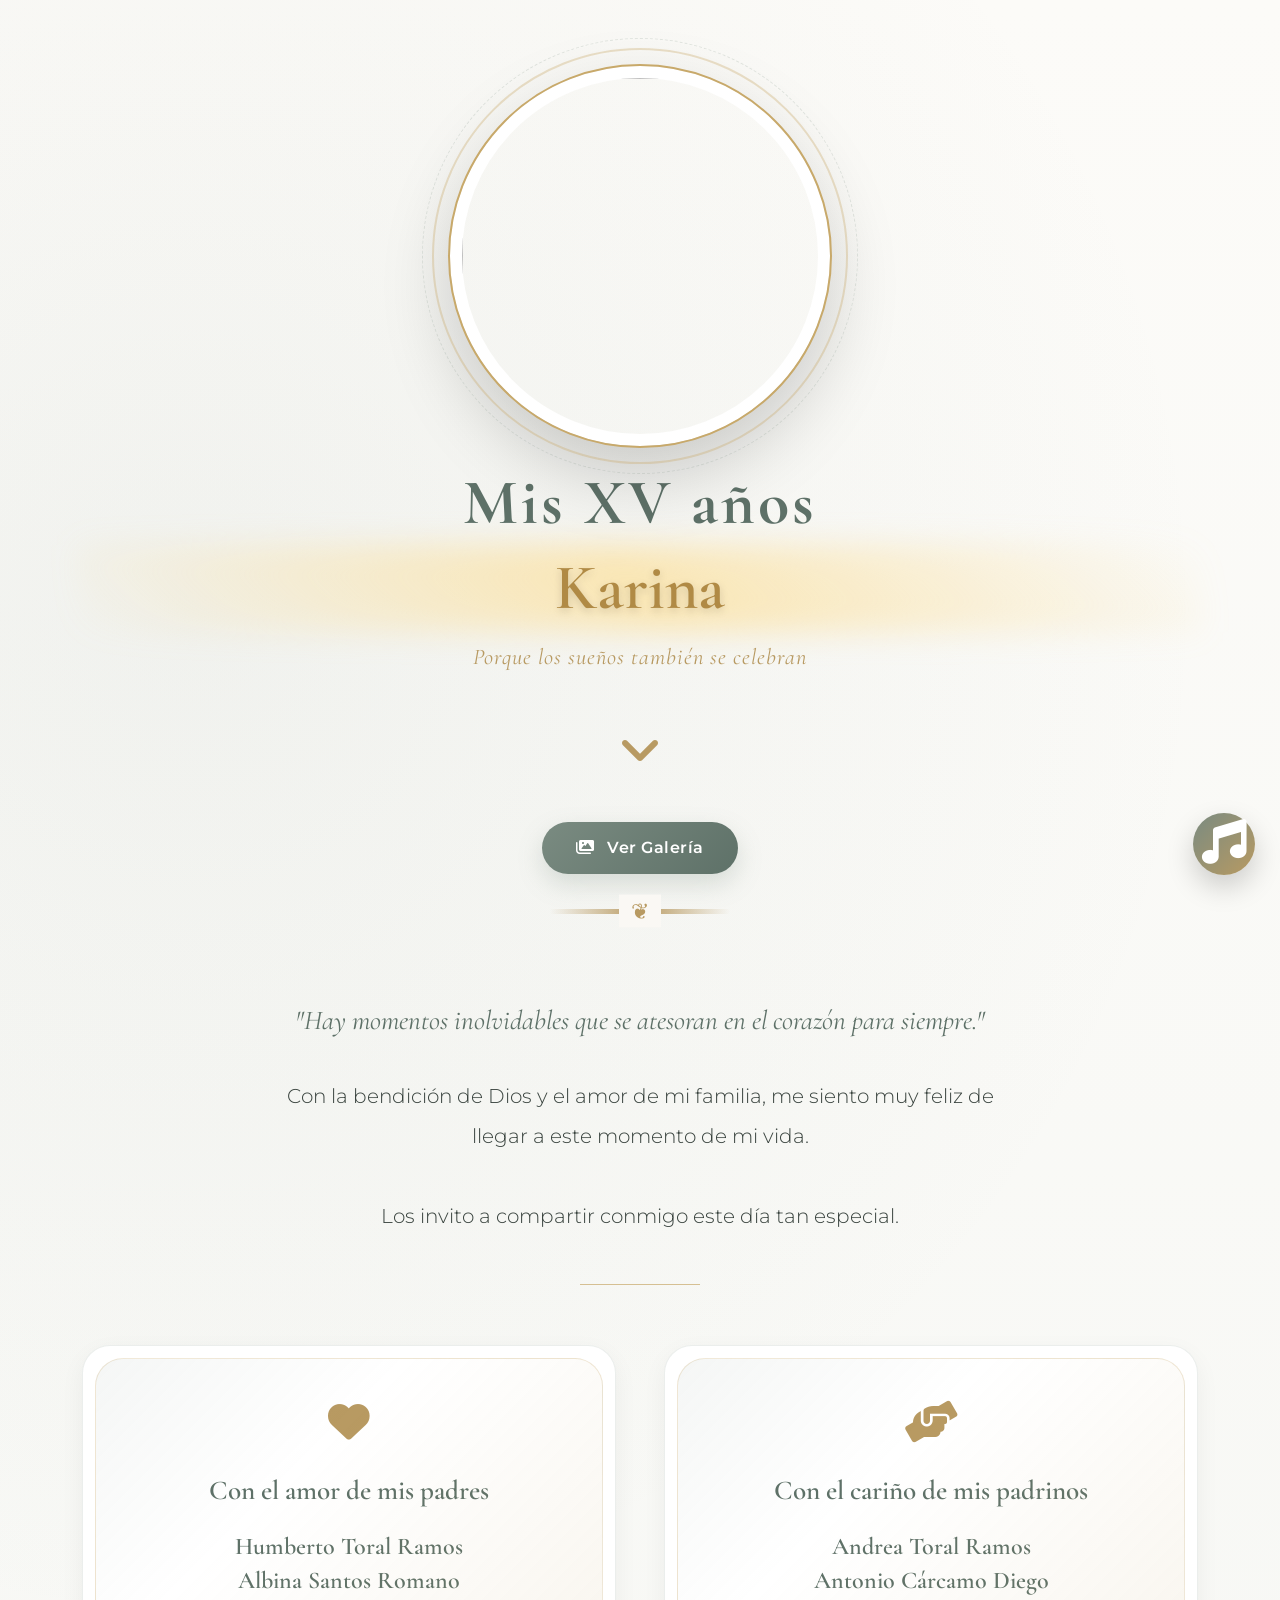
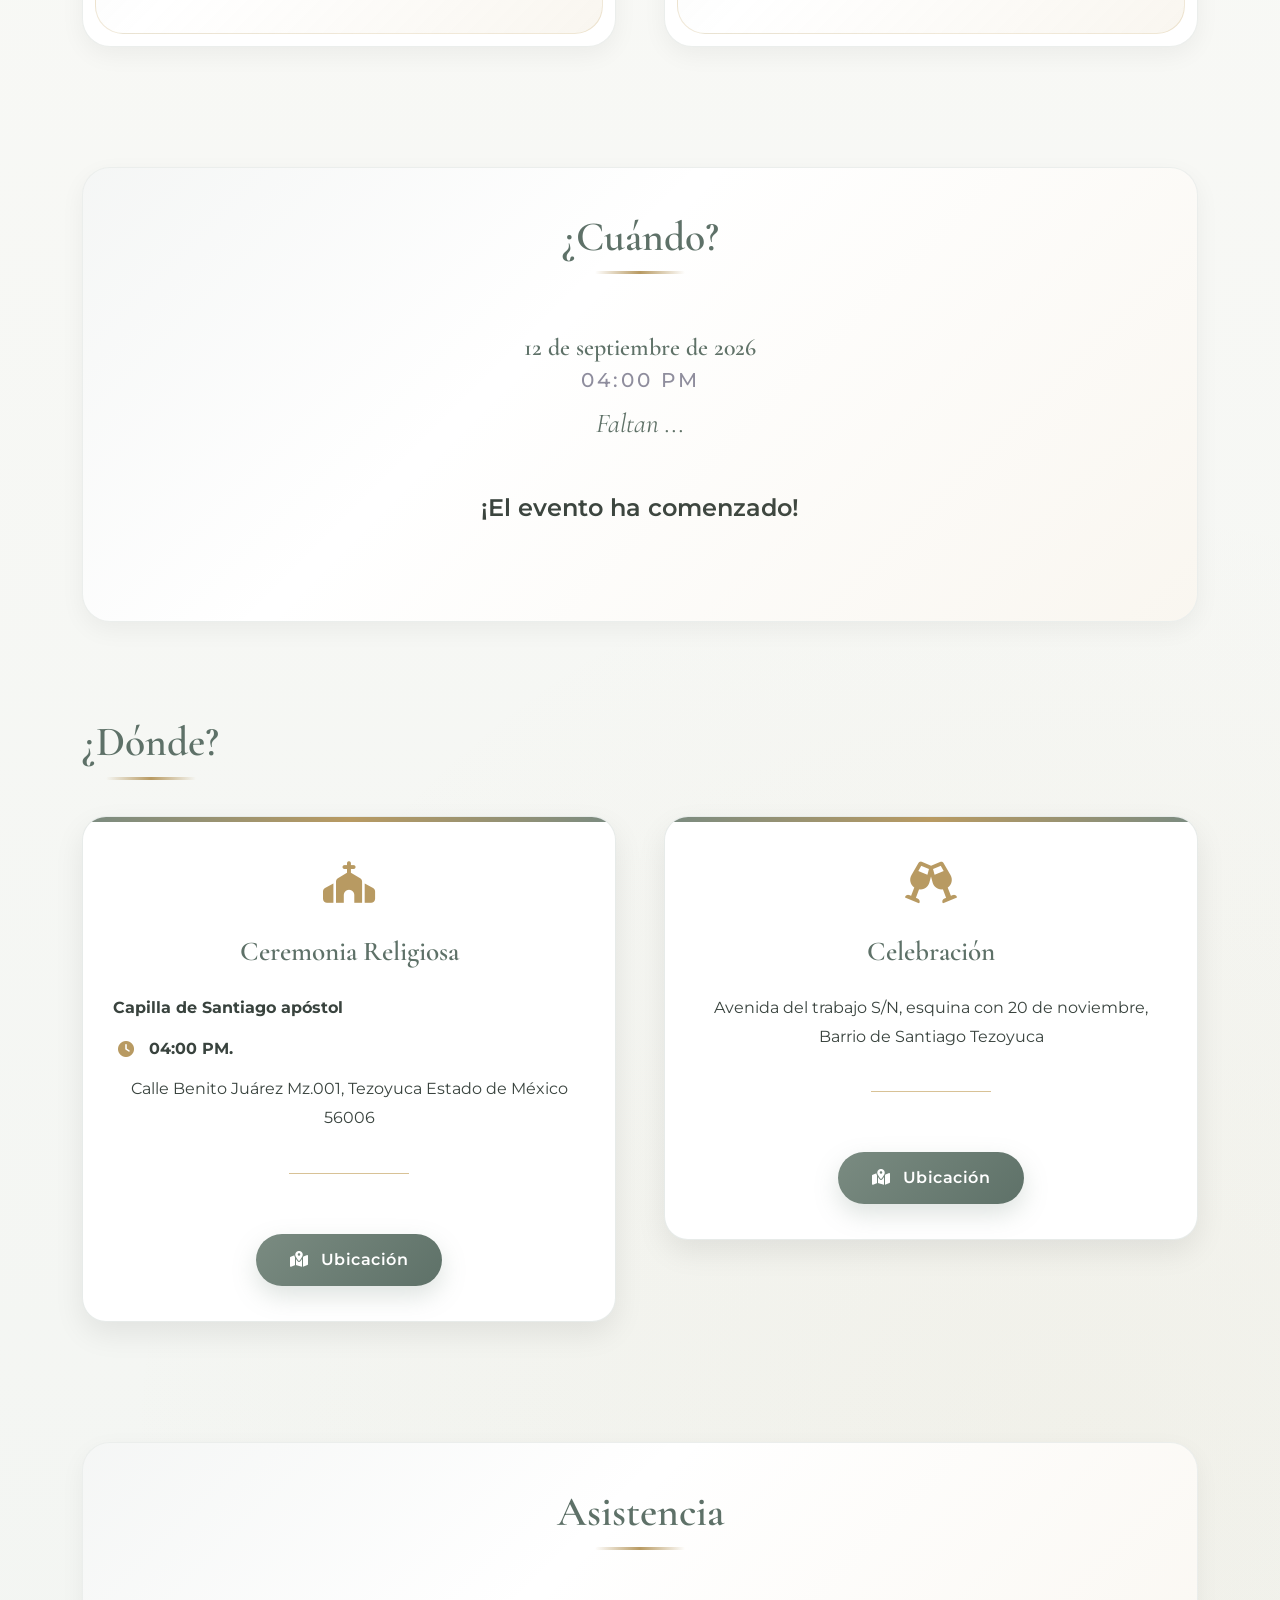
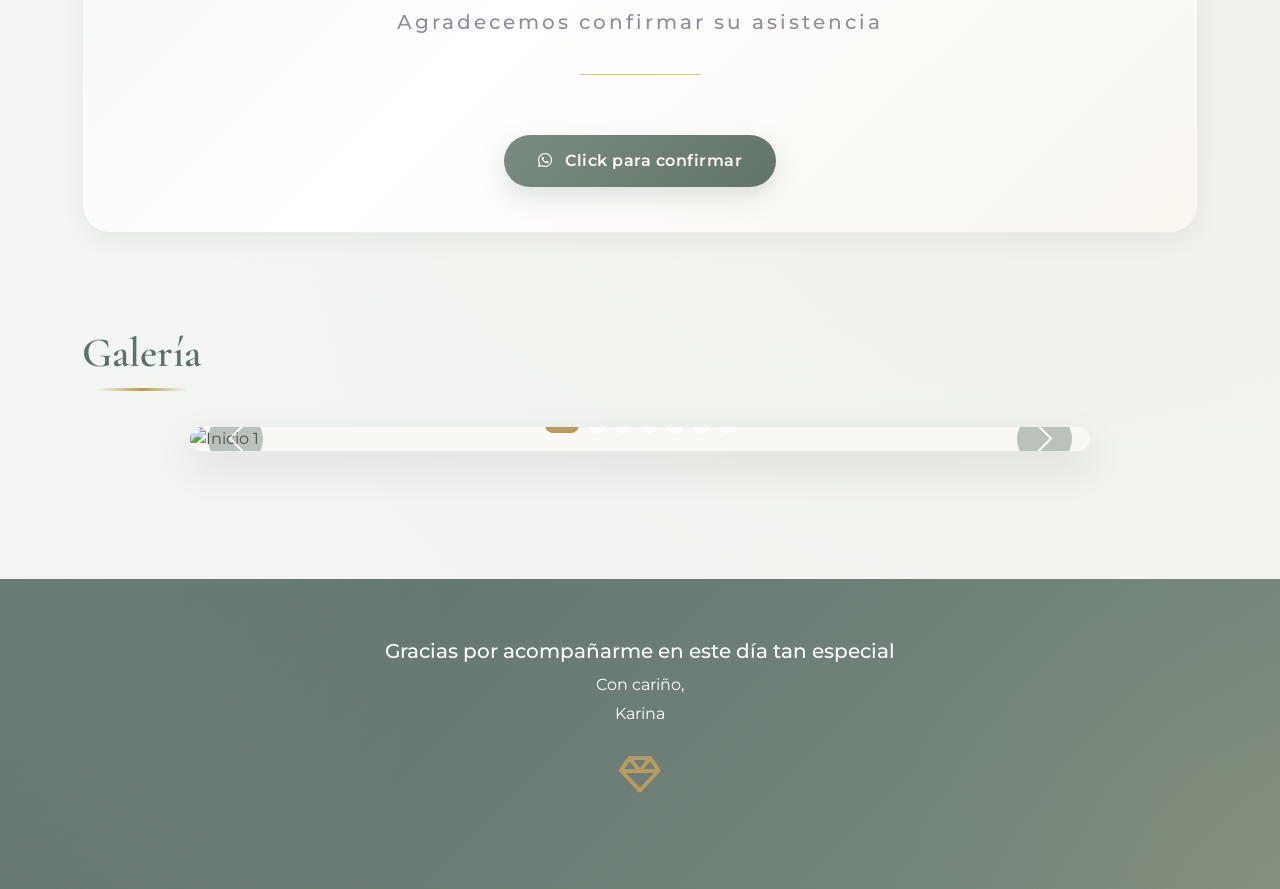
==== invitaciones/xv-kari/index.html @ 613152ef "Add files via upload" ====
<!DOCTYPE html>
<html lang="es">
<head>
    <meta charset="UTF-8">
    <meta name="viewport" content="width=device-width, initial-scale=1.0">
    <title>Mis XV - Kary</title>
    <link href="https://cdn.jsdelivr.net/npm/bootstrap@5.3.0/dist/css/bootstrap.min.css" rel="stylesheet">
    <link href="https://cdnjs.cloudflare.com/ajax/libs/font-awesome/6.0.0/css/all.min.css" rel="stylesheet">
	<link href="https://fonts.googleapis.com/css2?family=Cormorant+Garamond:wght@300;400;500;600;700&family=Montserrat:wght@300;400;500&display=swap" rel="stylesheet">
	<link href="https://unpkg.com/aos@2.3.4/dist/aos.css" rel="stylesheet">

	<style>
	/*==================================================
	=                PALETA DE COLORES                 =
	==================================================*/

	:root{
		--sage:#7A8B81;
		--sage-dark:#5E7168;
		--sage-light:#E8ECE9;

		 --gold:#B89A62;
		--gold-light:#E8D5A8;

		--cream:#FAF8F4;
		--white:#FFFFFF;

		--text:#39433E;
		--text-light:#6B736F;

		--shadow:0 15px 40px rgba(0,0,0,.10);
		--shadow-hover:0 20px 45px rgba(0,0,0,.16);

		--radius:28px;
	}


	/*==================================================
	=                    RESET                         =
	==================================================*/

	*{
		margin:0;
		padding:0;
		box-sizing:border-box;
	}

	html{
		scroll-behavior:smooth;
	}

	body{
		font-family:'Montserrat',sans-serif;
		color:var(--text);
		overflow-x:hidden;
		background:
			linear-gradient(
			180deg,
			#fcfbf8,
			#f5f3ef);
	}

	.halo{
		position:absolute;
		width:500px;
		height:500px;
		border-radius:50%;
		background:
		radial-gradient(
		rgba(200,169,106,.12),
		transparent 70%);
	}


	/*==================================================
	=             FONDO BOTÁNICO                       =
	==================================================*/

	.botanical-bg{
		position:relative;
		background:
			radial-gradient(circle at 15% 15%,
			rgba(124,143,132,.08),
			transparent 28%),
			radial-gradient(circle at 85% 75%,
			rgba(200,169,106,.07),
			transparent 30%),
		linear-gradient(180deg,#FCFBF8,#F1F4F1);

	}


	/*==================================================
	=                HERO PRINCIPAL                    =
	==================================================*/

	.hero-content{
		position:relative;
		z-index:5;
		text-align:center;
		animation:fadeIn 1.5s ease;
	}

	@keyframes fadeIn{
		from{
			opacity:0;
			transform:translateY(20px);
		}
		to{
			opacity:1;
			transform:translateY(0);
		}
	}

	.fa-angle-down{
		animation:floatArrow 2s infinite;
	}

	@keyframes floatArrow{
		0%,100%{
			transform:translateY(0);
		}
		50%{
			transform:translateY(10px);
		}
	}

	/*==================================================
	=                 TÍTULOS                          =
	==================================================*/
	
	.nombre-xv {
		font-family:'Cormorant Garamond',serif;
		font-size: 4rem;
		color: #b08a45;
		text-shadow:
			0 3px 8px rgba(0,0,0,.15);
	}

	.main-title{
		font-family:'Cormorant Garamond',serif;
		font-size:4rem;
		color:var(--sage-dark);
		letter-spacing:3px;
		font-weight:700;
		margin-bottom:.5rem;
	}

	.section-title{
		position:relative;
		display:inline-block;
		margin-bottom:2.8rem;
		font-family:'Cormorant Garamond',serif;
		font-size:2.6rem;
		color:var(--sage-dark);
	}

	.section-title::after{
		content:"";
		position:absolute;
		bottom:-12px;
		left:50%;
		transform:translateX(-50%);
		width:90px;
		height:3px;
		border-radius:50px;
		background:
			linear-gradient(to right,
			transparent,
			var(--gold),
			transparent);
	}
	
	.invitacion-texto{
		font-size:1.25rem;
		line-height:2;
		color:var(--text);
		font-weight:300;
		max-width:750px;
		margin:auto;
	}
	
	.frase-corta{
		font-family:'Cormorant Garamond', serif;
		font-size:1.7rem;
		color:var(--sage-dark);
		text-align:center;
		font-style:italic;
		margin-bottom:30px;
	}
	
		
	.frase-principal{
		font-family:'Cormorant Garamond',serif;
		font-size:1.4rem;
		font-style:italic;
		color:var(--gold);
		margin-top:10px;
		letter-spacing:1px;
	}


	/*==================================================
	=                TARJETA PRINCIPAL                 =
	==================================================*/

	.invitacion-card{
		position:relative;
		overflow:hidden;
		background:#fff;
		border-radius:var(--radius);
		padding:45px;
		box-shadow:0 8px 25px rgba(0,0,0,.05);
		border:1px solid rgba(122,139,129,.15);
		backdrop-filter:blur(8px);
	}

	.invitacion-card::before{
		content:"";
		position:absolute;
		inset:0;
		background:
			linear-gradient(135deg,
			rgba(124,143,132,.08),
			transparent 40%,
			rgba(200,169,106,.10));
		pointer-events:none;
	}
	
	.evento-card:hover,
	.invitacion-card:hover{
		transform:translateY(-10px);
		box-shadow:var(--shadow-hover);
		border-color:var(--gold);
	}

	/*==================================================
	=             TARJETAS DE EVENTOS                  =
	==================================================*/

	.evento-card{
		position:relative;
		overflow:hidden;
		background:var(--white);
		border-radius:24px;
		padding:35px 30px;
		border:1px solid rgba(124,143,132,.18);
		box-shadow:0 12px 30px rgba(0,0,0,.08);
		transition:.35s;

	}

	.evento-card::before{
		content:"";
		position:absolute;
		top:0;
		left:0;
		width:100%;
		height:5px;
		background:linear-gradient(
			90deg,
			var(--sage),
			var(--gold),
			var(--sage));

	}

	.evento-icon{
		font-size:2.6rem;
		color:var(--gold);
		margin-bottom:22px;
		text-align:center;
	}

	.evento-title{
		font-family:'Cormorant Garamond',serif;
		color:var(--sage-dark);
		font-size:1.7rem;
		text-align:center;
		margin-bottom:25px;
	}

	.evento-details{
		color:var(--text);
		text-align:center;
	}

	.evento-details p{
		display:flex;
		text-align:center;
		align-items:center;
		margin-bottom:12px;
	}

	.evento-details i{
		color:var(--gold);
		width:26px;
		margin-right:10px;
	}
	
	.evento-fecha{
		font-family:'Cormorant Garamond', serif;
		font-size:1.5rem;
		color:var(--sage-dark);
		margin-bottom:5px;
	}

	.evento-hora{
		letter-spacing:3px;
		color:#8E8D9E;
	}


	/*==================================================
	=                 BOTONES                          =
	==================================================*/

	.btn-xv{
		background:linear-gradient(
			135deg,
			var(--sage),
			var(--sage-dark));
		color:white;
		border:none;
		border-radius:50px;
		padding:14px 34px;
		font-weight:600;
		letter-spacing:.5px;
		transition:.35s;
		box-shadow: 0 10px 25px rgba(124,143,132,.25);

	}

	.btn-xv:hover{
		background:linear-gradient(
			135deg,
			var(--gold),
			#b6924e);

		color:white;
		transform:translateY(-3px);
	}


	/*==================================================
	=                 CARRUSEL                         =
	==================================================*/

	#photoCarousel{
		max-width:900px;
		margin:auto;
		border-radius:28px;
		overflow:hidden;
		box-shadow:var(--shadow);
		background:#f5f5f5;
	}

	#photoCarousel .carousel-item img{
		width:100%;
		height:100%;
		object-fit:contain;
		background:var(--cream);
	}

	#photoCarousel .carousel-control-prev,
	#photoCarousel .carousel-control-next{
		width:55px;
		height:55px;
		border-radius:50%;
		background:rgba(94,113,104,.80);
		top:50%;
		transform:translateY(-50%);
	}

	#photoCarousel .carousel-control-prev{
		left:18px;
	}

	#photoCarousel .carousel-control-next{
		right:18px;
	}

	#photoCarousel .carousel-indicators{
		bottom:18px;
		margin-bottom:0;
	}

	#photoCarousel .carousel-indicators button{
		width:12px;
		height:12px;
		border-radius:50%;
		margin:0 5px;
		background:rgba(255,255,255,.55);
		border:2px solid white;
		opacity:1;
		transition:.3s;
	}

	#photoCarousel .carousel-indicators .active{
		width:30px;
		border-radius:20px;
		background:var(--gold);
		border-color:var(--gold);
	}

	/*==================================================
	=             BOTÓN DE MÚSICA                      =
	==================================================*/

	.music-control{
		position:fixed;
		bottom:25px;
		right:25px;
		z-index:999;
	}

	.btn-music{
		width:62px;
		height:62px;
		border-radius:50%;
		border:none;
		background:linear-gradient(
			135deg,
			var(--sage),
			var(--gold));

		color:white;
		font-size:1.4rem;
		cursor:pointer;
		transition:.35s;
		box-shadow: 0 12px 28px rgba(0,0,0,.18);
	}

	.btn-music:hover{
		transform:scale(1.08);
	}


	/*==================================================
	=            CUENTA REGRESIVA                      =
	==================================================*/

	.countdown{
		display:flex;
		justify-content:center;
		align-items:center;
		flex-wrap:wrap;
		gap:18px;
		margin:45px 0;
	}

	.countdown-item{
		flex:1;
		max-width:100px;
		min-width:70px;
		background:white;
		border-radius:22px;
		padding:15px 10px;
		text-align:center;
		border:1px solid rgba(124,143,132,.20);
		box-shadow:0 8px 20px rgba(0,0,0,.08);
	}

	.countdown-number{
		font-family:'Cormorant Garamond',serif;
		font-size:2.5rem;
		color:var(--sage-dark);
	}

	.countdown-label{
		color:var(--text-light);
		font-size:.85rem;
		text-transform:uppercase;
		letter-spacing:1px;
	}

	/*==================================================
	=                   FOOTER                         =
	==================================================*/

	footer{
		margin-top:80px;
		background:linear-gradient(
			135deg,
			var(--sage-dark),
			var(--sage));

		color:white;
		padding:60px 20px;
		text-align:center;
		position:relative;
		overflow:hidden;
	}

	footer::before{
		content:"";
		position:absolute;
		inset:0;
		background:
			radial-gradient(circle at top left,
			rgba(255,255,255,.08),
			transparent 35%),
			radial-gradient(circle at bottom right,
			rgba(200,169,106,.15),
		transparent 30%);

	}

	/*==================================================
	=            DIVISORES FLORALES                    =
	==================================================*/

	.divider-floral{
		width:180px;
		height:5px;
		margin:35px auto;
		background:linear-gradient(
			to right,
			transparent,
			var(--gold),
			transparent);
		position:relative;
	}

	.divider-floral::before{
		content:"❦";
		position:absolute;
		left:50%;
		top:50%;
		transform:translate(-50%,-50%);
		background:var(--cream);
		color:var(--gold);
		padding:0 12px;
		font-size:22px;
	}

	.section-divider{
		width:120px;
		height:1px;
		background:#C8A96A;
		margin:40px auto 60px;
		opacity:.7;
	}

	/*==================================================
	=              RESPONSIVE                          =
	==================================================*/

	@media(max-width:768px){

		.nombre-xv{
			font-size:3rem;
		}

		h1{
			font-size:2rem;
		}

		.main-title{
			font-size:2.6rem;
		}

		.section-title{
			font-size:2rem;
		}

		.evento-card{
			padding:25px;
		}
		
		.countdown{
			gap:8px;
		}

		.countdown-item{
			min-width:56px;
			padding:12px 6px;
		}

		.countdown-number{
			font-size:1.6rem;
		}

		.countdown-label{
			font-size:.65rem;
		}

		#photoCarousel .carousel-item img{
			height:300px;
		}

	}

	/*==================================================
	=          BRILLO DORADO MUY SUAVE                 =
	==================================================*/

	.gold-shine{
		position:relative;
		overflow:hidden;
	}

	.gold-shine::after{
		content:"";
		position:absolute;
		top:-150%;
		left:-40%;
		width:35%;
		height:400%;
		transform:rotate(25deg);
		background:
			linear-gradient(
				transparent,
				rgba(255,255,255,.45),
				transparent
			);
		transition:1.2s;
	}

	.gold-shine:hover::after{
		left:120%;
	}


	/*==================================================
	=            FOTO PRINCIPAL PREMIUM                =
	==================================================*/

	.photo-container{
		position:relative;
		display:inline-block;
		padding:18px;
	}

	.photo-container::before{
		content:"";
		position:absolute;
		inset:0;
		border-radius:50%;
		border:2px solid rgba(200,169,106,.35);
		animation:rotateBorder 30s linear infinite;
	}

	.photo-container::after{
		content:"";
		position:absolute;
		inset:-10px;
		border-radius:50%;
		border:1px dashed rgba(124,143,132,.20);
	}

	@keyframes rotateBorder{
		from{
			transform:rotate(0deg);
		}

		to{
			transform:rotate(360deg);
		}
	}

	.foto-principal{
		width:380px;
		height:380px;
		object-fit:cover;
		border-radius:50%;
		border:12px solid #fff;
		outline:2px solid #C8A96A;
		box-shadow:0 30px 70px rgba(0,0,0,.18);
	}


	/*==================================================
	=            MARCO BOTÁNICO                         =
	==================================================*/

	.botanical-frame{
		position:relative;
	}

	.botanical-frame::before{
		content:"";
		position:absolute;
		inset:12px;
		border:1px solid rgba(200,169,106,.25);
		border-radius:28px;
		pointer-events:none;
	}


	/*==================================================
	=           SCROLLBAR ELEGANTE                     =
	==================================================*/

	::-webkit-scrollbar{
		width:10px;
	}

	::-webkit-scrollbar-track{
		background:#EEF2EE;
	}

	::-webkit-scrollbar-thumb{
		background:linear-gradient(
			var(--sage),
			var(--gold));
		border-radius:20px;
	}

	/*==================================================
	=         PEQUEÑOS AJUSTES                         =
	==================================================*/

	img{
		max-width:100%;
		display:block;
	}

	a{
		text-decoration:none;
	}

	p{
		line-height:1.8;
	}

	h1,h2,h3,h4{
		font-weight:600;
	}
	
	
	.glow {
		position:relative;
	}


	.glow::after {
		content:"";
		position:absolute;
		inset:-5px;
		background:
		linear-gradient(
			45deg,
			transparent,
			rgba(255,215,120,.5),
			transparent
		);
		filter:blur(15px);
		z-index:-1;
	}
	
	.btn-music.playing{
		animation:spin 5s linear infinite;
	}

	@keyframes spin{
		from{
			transform:rotate(0deg);
		}

		to{
			transform:rotate(360deg);
		}
	}
	
	</style>

</head>
<body class="botanical-bg"> 

    <audio id="backgroundMusic" loop>
        <source src="audio/cancion.mp3" type="audio/mpeg">
    </audio>

    <div class="music-control">
        <button id="musicBtn" class="btn-music" onclick="toggleMusic()">
            <i class="fas fa-music fa-2x"></i>
        </button>
    </div>
    
    <section class="py-5">	
        <div class="container">		
            <div class="hero-content">
			
                <div class="photo-container">
                    <img src="./images/1.jpeg" class="foto-principal" onclick="toggleMusic()">
                </div>				
                
                <h1 class="main-title">Mis XV años</h1>
                <h2 class="nombre-xv glow">Karina</h2>
				<p class="frase-principal"> Porque los sueños también se celebran </p>

				<div class="mt-5">
					<a href="#inicio" class="text-decoration-none">
						<i class="fas fa-angle-down fa-3x" style="color:#B89A62"></i>
					</a>
				</div>
								
            </div>
        </div>
    </section>
	
	<div class="text-center">
		<button onclick="scrollToGallery()" class="btn btn-xv gold-shine">
			<i class="fas fa-images me-2"></i> Ver Galería
		</button>
    </div>
	
	<div class="divider-floral"></div>
	
    <section class="py-5">	
        <div class="container">
            
			<div class="row justify-content-center mb-5">
				<div class="col-lg-8 col-md-10">
					<p class="frase-corta">
						"Hay momentos inolvidables que se atesoran en el corazón para siempre."
					</p>
					<p class="text-center invitacion-texto">
							Con la bendición de Dios y el amor de mi familia, me siento muy feliz de llegar a este momento de mi vida.
							<br><br>
							Los invito a compartir conmigo este día tan especial.
					</p>
				</div>
			</div>
			
			<div class="section-divider"></div>
            
            <div class="row g-5">			
                <div class="col-md-6 mb-4">
                    <div class="invitacion-card botanical-frame" data-aos="fade-right">
                        <div class="evento-icon">
                            <i class="fas fa-heart"></i>
                        </div>
                        <h3 class="evento-title">Con el amor de mis padres</h3>
                        <div class="evento-details">
							<h4 class="evento-fecha"> Humberto Toral Ramos </h4>
							<h4 class="evento-fecha"> Albina Santos Romano </h4>
                        </div>
                    </div>
                </div>
                
                <div class="col-md-6 mb-4">
                    <div class="invitacion-card botanical-frame" data-aos="fade-left">
                        <div class="evento-icon">
                            <i class="fas fa-hands-helping"></i>
                        </div>
                        <h3 class="evento-title">Con el cariño de mis padrinos</h3>
                        <div class="evento-details">
							<h4 class="evento-fecha"> Andrea Toral Ramos </h4>
							<h4 class="evento-fecha"> Antonio Cárcamo Diego </h4>
                        </div>
                    </div>
                </div>
            </div>
        </div>
    </section>
	
	<section class="py-5">	
        <div class="container">		
            <div class="hero-content">
			
                <div class="invitacion-card" data-aos="zoom-in">
				
					<h2 class="section-title text-center mb-5">¿Cuándo?</h2>
					
					<div class="text-center mt-4">
						<h4 class="evento-fecha">
							12 de septiembre de 2026
						</h4>

						<h5 class="evento-hora">
							04:00 PM
						</h5>
					</div>
					
					<p class="frase-corta">
						Faltan ...
					</p>

                    <div class="countdown">
                        <div class="countdown-item">
                            <div class="countdown-number" id="days">00</div>
                            <div class="countdown-label">Días</div>
                        </div>
                        <div class="countdown-item">
                            <div class="countdown-number" id="hours">00</div>
                            <div class="countdown-label">Horas</div>
                        </div>
                        <div class="countdown-item">
                            <div class="countdown-number" id="minutes">00</div>
                            <div class="countdown-label">Mins</div>
                        </div>
                        <div class="countdown-item">
                            <div class="countdown-number" id="seconds">00</div>
                            <div class="countdown-label">Seg</div>
                        </div>
                    </div>
                </div>
            </div>
        </div>
    </section>
	
	<section class="py-5">                
        <div class="container">		
            <h2 class="section-title text-center mb-5">¿Dónde?</h2>
            
            <div class="row g-5">
                <div class="col-md-6 mb-4">
                    <div class="evento-card" data-aos="fade-right">
                        <div class="evento-icon">
                            <i class="fas fa-church"></i>
                        </div>
                        <h3 class="evento-title">Ceremonia Religiosa</h3>
                        <div class="evento-details">
							<p><strong>Capilla de Santiago apóstol</strong></p>
							<p><i class="fas fa-clock"></i> <strong>04:00 PM.</strong></p>                          
                            <p> Calle Benito Juárez Mz.001, Tezoyuca Estado de México 56006 </p>
                        </div>
						<div class="section-divider"></div>
                        <div class="text-center">
                            <a class="btn btn-xv gold-shine" href="https://maps.app.goo.gl/WZLpvTB1ptN3jQVu9" target="_blank">
                                <i class="fas fa-map-marked-alt me-2"></i> Ubicación
                            </a>   
                        </div>
                    </div>
                </div>
                
                <div class="col-md-6 mb-4">
                    <div class="evento-card" data-aos="fade-left">
                        <div class="evento-icon">
                            <i class="fas fa-glass-cheers"></i>
                        </div>
                        <h3 class="evento-title">Celebración</h3>
                        <div class="evento-details">
                            <p> Avenida del trabajo S/N, esquina con 20 de noviembre, Barrio de Santiago Tezoyuca</p>
                        </div>
						<div class="section-divider"></div>
                        <div class="text-center">
                            <a class="btn btn-xv gold-shine" href="https://maps.app.goo.gl/ye1XzRMo4Rxh9HHf8" target="_blank">
                                <i class="fas fa-map-marked-alt me-2"></i> Ubicación
                            </a>
                        </div>
                    </div>
                </div>
        </div>
    </section>

	<section class="py-5">	
        <div class="container">		
            <div class="hero-content">		
					<div class="invitacion-card" data-aos="fade-up">				
						<h2 class="section-title text-center mb-5"> Asistencia </h2>
						
						<div class="text-center mt-4">
							<h5 class="evento-hora">
								Agradecemos confirmar su asistencia
							</h5>
							<div class="section-divider"></div>
							<a href="https://wa.link/od1cz0" class="btn btn-xv">
								<i class="fab fa-whatsapp me-2"></i> Click para confirmar
							</a>
						</div>
					</div>
            </div>
        </div>
    </section>
        
    <section class="py-5" id="gallery">
        
        <div class="container">
            <h2 class="section-title text-center mb-5">Galería</h2>
            
            <div id="photoCarousel" class="carousel slide" data-bs-ride="carousel">
                <div class="carousel-indicators">
                    <button type="button" data-bs-target="#photoCarousel" data-bs-slide-to="0" class="active"></button>
                    <button type="button" data-bs-target="#photoCarousel" data-bs-slide-to="1"></button>
                    <button type="button" data-bs-target="#photoCarousel" data-bs-slide-to="2"></button>
                    <button type="button" data-bs-target="#photoCarousel" data-bs-slide-to="3"></button>
                    <button type="button" data-bs-target="#photoCarousel" data-bs-slide-to="4"></button>
                    <button type="button" data-bs-target="#photoCarousel" data-bs-slide-to="5"></button>
                    <button type="button" data-bs-target="#photoCarousel" data-bs-slide-to="6"></button>                    
                </div>
                
                <div class="carousel-inner">
                    <!-- Fotos Inicio -->
                    <div class="carousel-item active">
                        <img src="images/main.jpeg" class="d-block w-100" alt="Inicio 1">
                    </div>
                    <div class="carousel-item">
                        <img src="images/1.jpeg" class="d-block w-100" alt="Inicio 2">
                    </div>
                    <div class="carousel-item">
                        <img src="images/2.jpeg" class="d-block w-100" alt="Inicio 3">
                    </div>
                    <div class="carousel-item">
                        <img src="images/3.jpeg" class="d-block w-100" alt="Inicio 4">
                    </div>
                    <div class="carousel-item">
                        <img src="images/4.jpeg" class="d-block w-100" alt="Inicio 5">
                    </div>
                    <div class="carousel-item">
                        <img src="images/5.jpeg" class="d-block w-100" alt="Inicio 6">
                    </div>
                    <div class="carousel-item">
                        <img src="images/6.jpeg" class="d-block w-100" alt="Inicio 7">
                    </div>                   
                </div>
                
                <button class="carousel-control-prev" type="button" data-bs-target="#photoCarousel" data-bs-slide="prev">
                    <span class="carousel-control-prev-icon"></span>
                    <span class="visually-hidden">Anterior</span>
                </button>
                <button class="carousel-control-next" type="button" data-bs-target="#photoCarousel" data-bs-slide="next">
                    <span class="carousel-control-next-icon"></span>
                    <span class="visually-hidden">Siguiente</span>
                </button>
            </div>
        </div>
    </section>
    
    <!-- Footer -->
    <footer>
        <div class="container">
            <h5> Gracias por acompañarme en este día tan especial </h5>
			<p> Con cariño, <br> Karina</p>

			<div class="evento-icon">
				<i class="far fa-gem"></i>
			</div>
        </div>
    </footer>

    <script src="https://cdn.jsdelivr.net/npm/bootstrap@5.3.0/dist/js/bootstrap.bundle.min.js"></script>
	<script src="https://unpkg.com/aos@2.3.4/dist/aos.js"></script>

    <script>

		AOS.init({
			duration:1200,
			once:true
		});
		
		// Variables globales
        let countdownTimer;

        // Funciones interactivas
       function toggleMusic() {
            const music = document.getElementById('backgroundMusic');
            const btn = document.getElementById('musicBtn');

            if (music.paused) {
                music.play();
                btn.innerHTML = '<i class="fas fa-pause fa-2x"></i>';
            } else {
                music.pause();
                btn.innerHTML = '<i class="fas fa-music fa-2x"></i>';
            }
        }

        function scrollToGallery() {
            document.getElementById('gallery').scrollIntoView({ behavior: 'smooth' });
        }

        // Contador regresivo
        function startCountdown() {
            function updateCountdown() {
                const targetDate = new Date('2026-09-12T16:00:00');
                const now = new Date();
                const diff = targetDate - now;

                if (diff <= 0) {
                    document.querySelector('.countdown').innerHTML = '<h4>¡El evento ha comenzado!</h4>';
                    clearInterval(countdownTimer);
                    return;
                }

                const days = Math.floor(diff / (1000 * 60 * 60 * 24));
                const hours = Math.floor((diff % (1000 * 60 * 60 * 24)) / (1000 * 60 * 60));
                const minutes = Math.floor((diff % (1000 * 60 * 60)) / (1000 * 60));
                const seconds = Math.floor((diff % (1000 * 60)) / 1000);

				const daysEl = document.getElementById('days');
				const hoursEl = document.getElementById('hours');
				const minutesEl = document.getElementById('minutes');
				const secondsEl = document.getElementById('seconds');

                daysEl.textContent = days.toString().padStart(2, '0');
                hoursEl.textContent = hours.toString().padStart(2, '0');
                minutesEl.textContent = minutes.toString().padStart(2, '0');
                secondsEl.textContent = seconds.toString().padStart(2, '0');
            }
            
            updateCountdown();
            countdownTimer = setInterval(updateCountdown, 1000);
        }
        
        // Inicialización
        document.addEventListener("DOMContentLoaded", () => {
			startCountdown();
		});
		
		document.addEventListener('click', function () {
            const music = document.getElementById('backgroundMusic');
            const btn = document.getElementById('musicBtn');

            if (music.paused) {
                music.play();
                btn.innerHTML = '<i class="fas fa-pause"></i>';
            }
        }, { once: true });

        document.getElementById('backgroundMusic').volume = 0.5;
    </script>
</body>
</html>
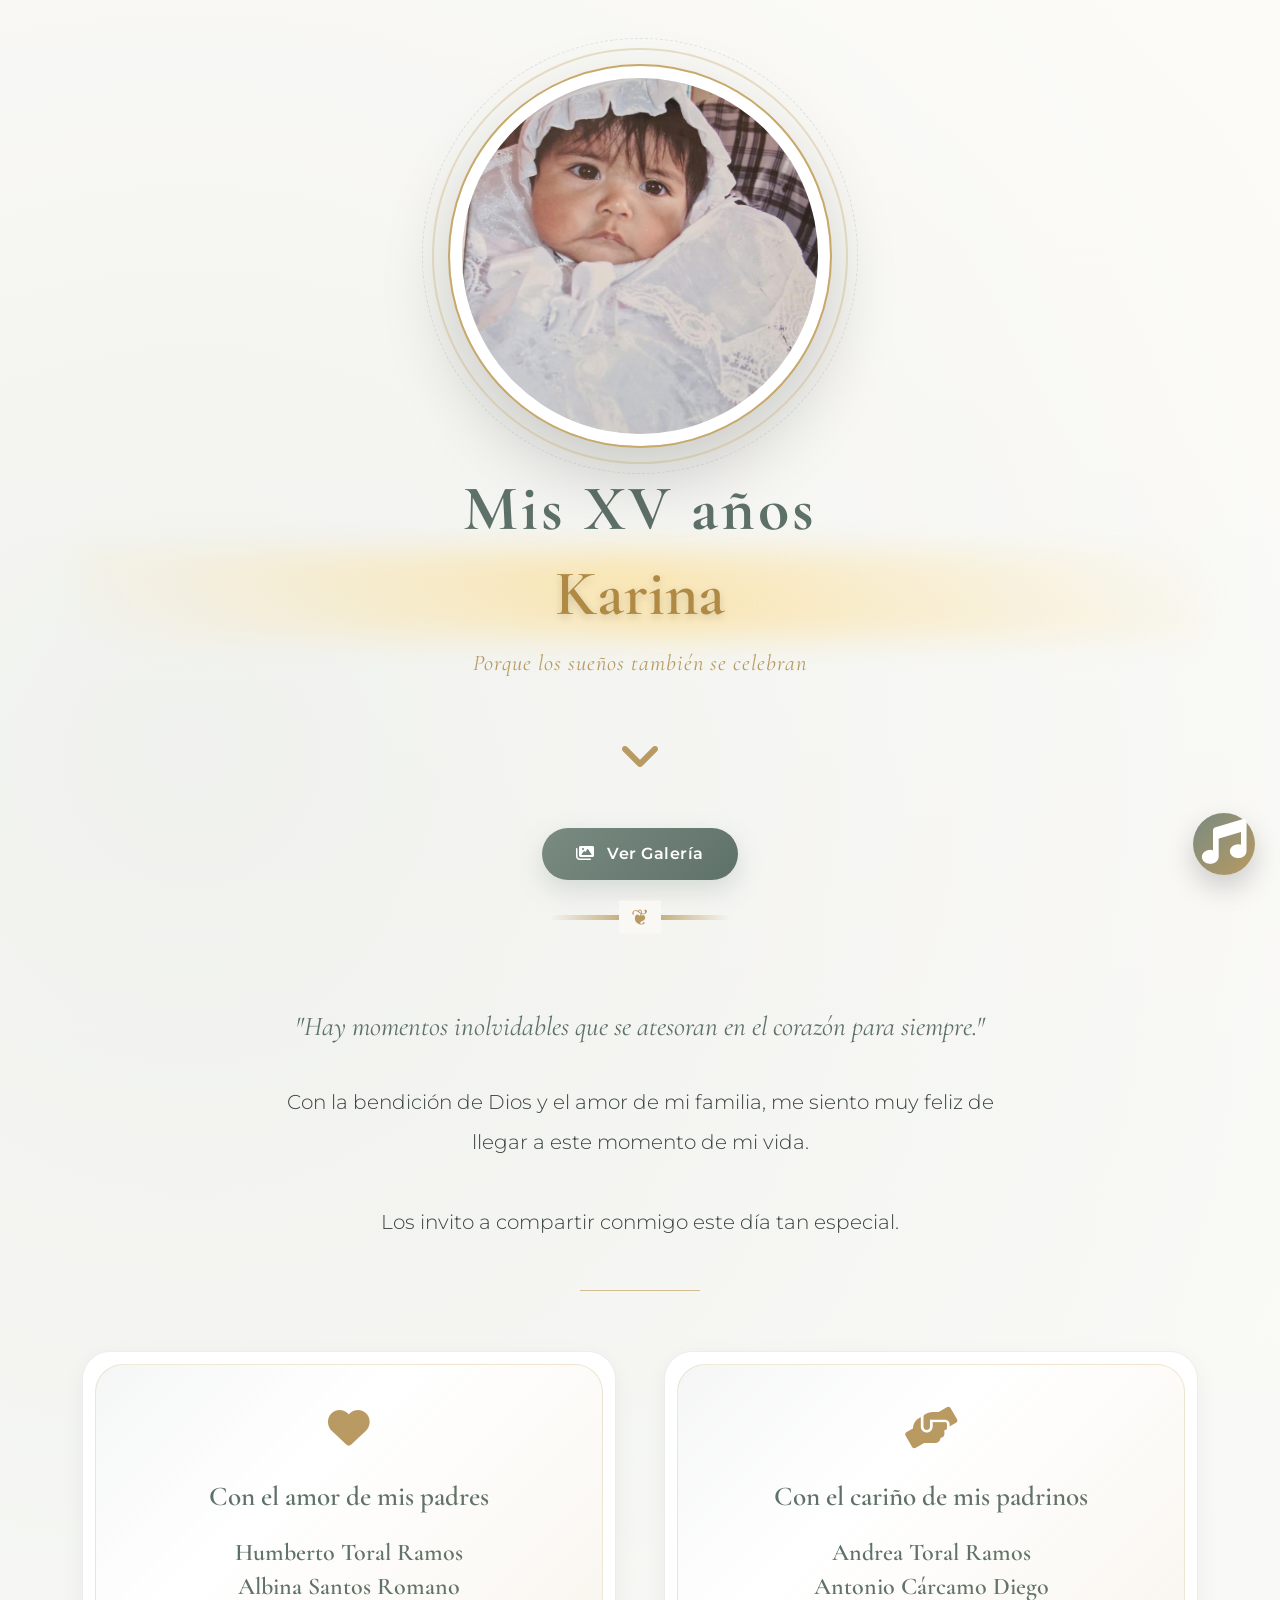
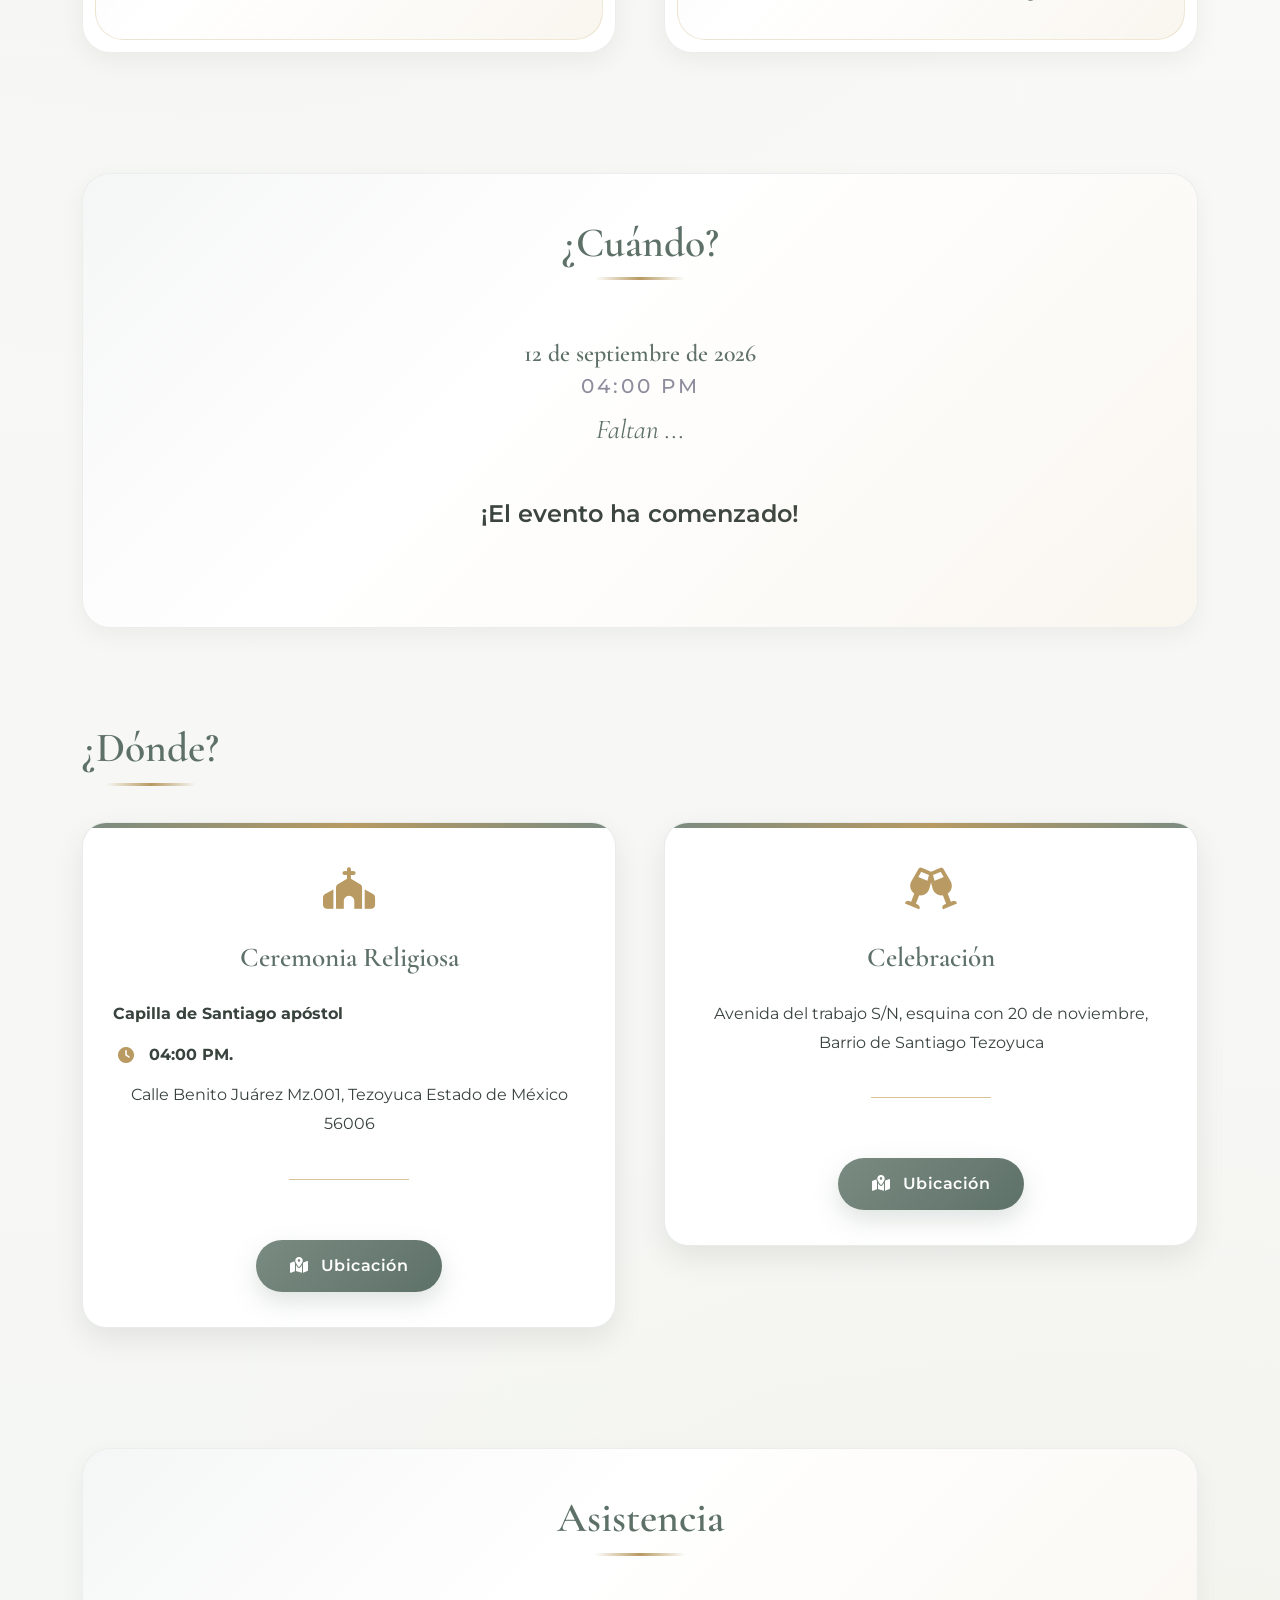
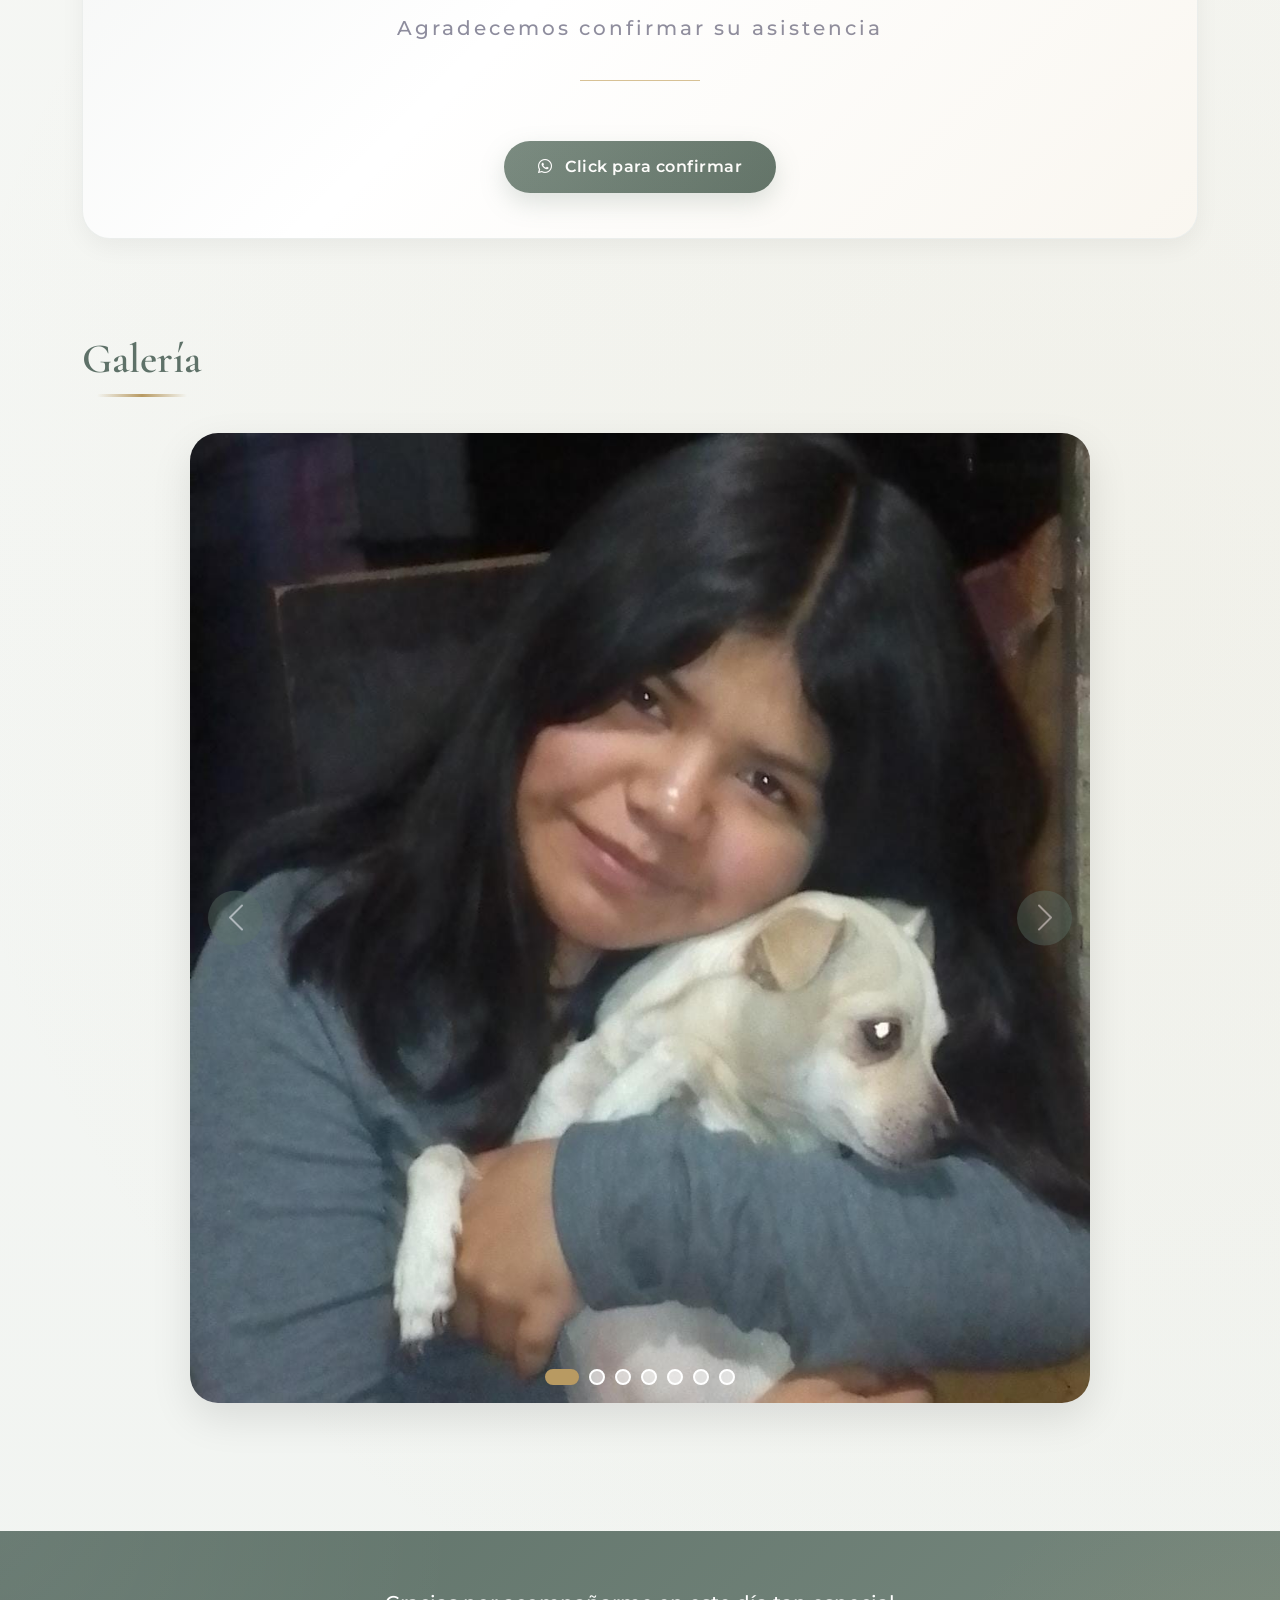
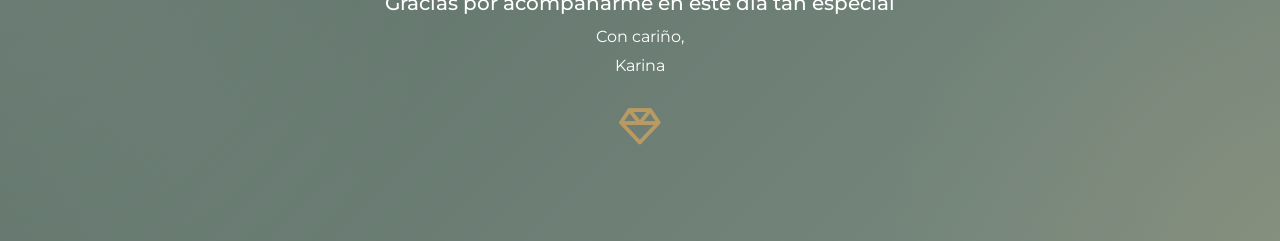
==== commit c6e9a4bb: "Version final, se agrega portada Added Open Graph meta tags and updated title with emoji." ====
--- a/invitaciones/xv-kari/index.html
+++ b/invitaciones/xv-kari/index.html
@@ -3,11 +3,21 @@
 <head>
     <meta charset="UTF-8">
     <meta name="viewport" content="width=device-width, initial-scale=1.0">
-    <title>Mis XV - Kary</title>
+    <title>Mis XV - Kary ✨</title>
+	<link rel="icon" href="images/15.png">
     <link href="https://cdn.jsdelivr.net/npm/bootstrap@5.3.0/dist/css/bootstrap.min.css" rel="stylesheet">
     <link href="https://cdnjs.cloudflare.com/ajax/libs/font-awesome/6.0.0/css/all.min.css" rel="stylesheet">
 	<link href="https://fonts.googleapis.com/css2?family=Cormorant+Garamond:wght@300;400;500;600;700&family=Montserrat:wght@300;400;500&display=swap" rel="stylesheet">
-	<link href="https://unpkg.com/aos@2.3.4/dist/aos.css" rel="stylesheet">
+	<link href="https://unpkg.com/aos@2.3.4/dist/aos.css" rel="stylesheet">	
+	
+	<!-- Open Graph -->
+	<meta property="og:type" content="website">
+	<meta property="og:title" content="Mis XV Años - Kary ✨">
+	<meta property="og:description" content="Con mucha alegría te invito a celebrar conmigo este día tan especial. ¡Espero contar con tu presencia!">
+	<meta property="og:image" content="https://invitaciones-premium.org/invitaciones/xv-kari/images/portada.png">
+	<meta property="og:url" content="https://invitaciones-premium.org/invitaciones/xv-kari">
+	<meta property="og:site_name" content="Invitación XV Karina">
+	<meta name="theme-color" content="#7A8B81">
 
 	<style>
 	/*==================================================
